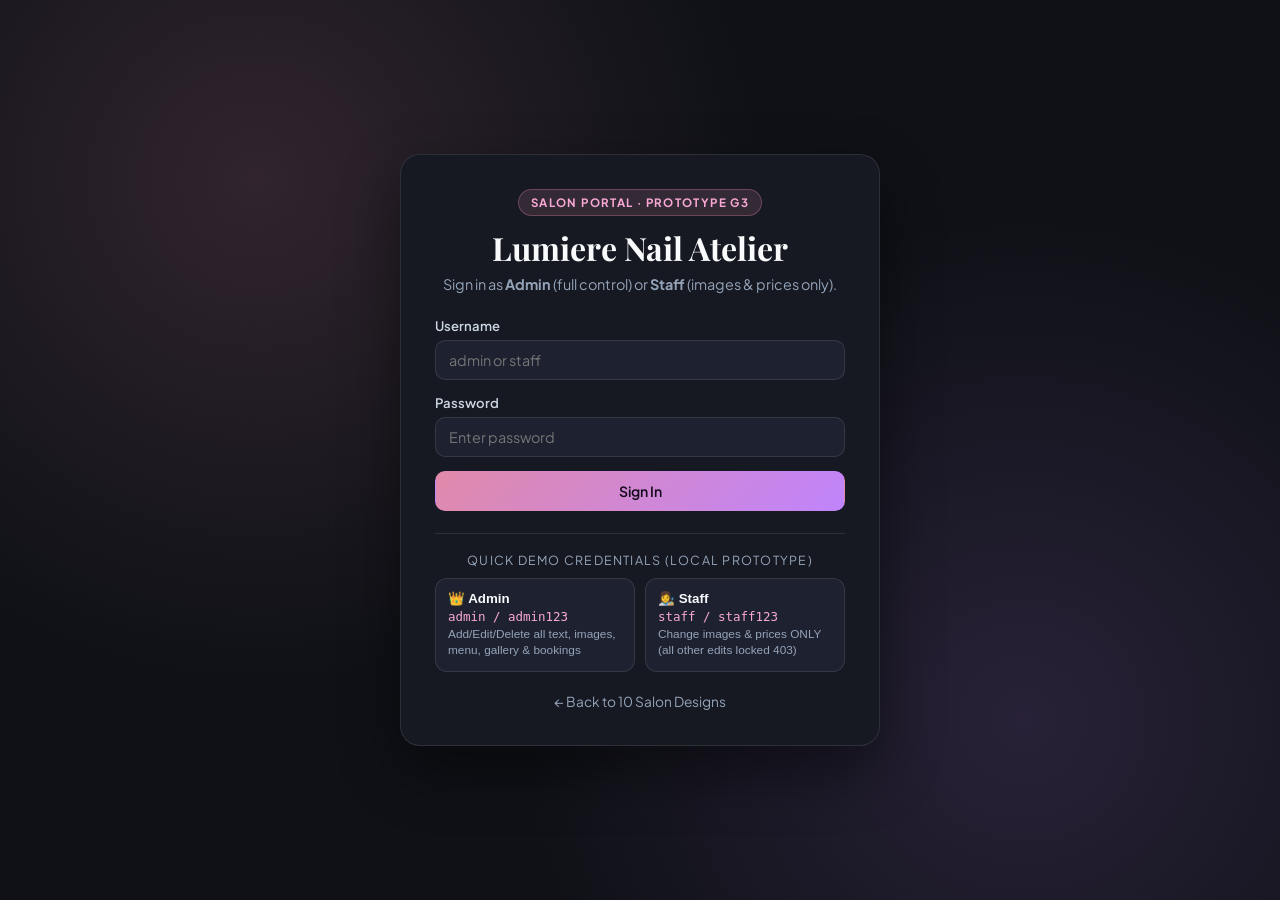
==== admin.html @ 6213a68a "feat: add 10 themed Nail Salon index templates with backgrounds, motifs, and Admin/Staff portal" ====
<!DOCTYPE html>
<html lang="en">
<head>
  <meta charset="UTF-8" />
  <meta name="viewport" content="width=device-width, initial-scale=1.0" />
  <title>Salon Management Portal — Admin & Staff</title>
  <link rel="preconnect" href="https://fonts.googleapis.com" />
  <link rel="preconnect" href="https://fonts.gstatic.com" crossorigin />
  <link href="https://fonts.googleapis.com/css2?family=Playfair+Display:wght@600;700&family=Plus+Jakarta+Sans:wght@400;500;600;700&display=swap" rel="stylesheet" />
  <link rel="stylesheet" href="css/admin.css" />
</head>
<body>
  <div id="offline-banner" class="offline-banner">You are offline. Changes are saved locally in IndexedDB.</div>
  <div id="toast-container" class="toast-container"></div>

  <!-- LOGIN VIEW -->
  <section id="login-view" class="login-screen">
    <div class="login-card">
      <div class="login-brand">
        <span class="pill">Salon Portal &middot; Prototype G3</span>
        <h1>Lumiere Nail Atelier</h1>
        <p>Sign in as <strong>Admin</strong> (full control) or <strong>Staff</strong> (images &amp; prices only).</p>
      </div>

      <form id="login-form" novalidate>
        <div class="field">
          <label for="login-user">Username</label>
          <input type="text" id="login-user" placeholder="admin or staff" autocomplete="username" required />
        </div>
        <div class="field">
          <label for="login-pass">Password</label>
          <input type="password" id="login-pass" placeholder="Enter password" autocomplete="current-password" required />
        </div>
        <div id="login-error" class="alert error"></div>
        <button type="submit" class="btn btn-primary full-w">Sign In</button>
      </form>

      <div class="demo-box">
        <div class="demo-title">Quick Demo Credentials (Local Prototype)</div>
        <div class="demo-grid">
          <button type="button" class="demo-btn" id="fill-admin">
            <strong>👑 Admin</strong>
            <span>admin / admin123</span>
            <small>Add/Edit/Delete all text, images, menu, gallery &amp; bookings</small>
          </button>
          <button type="button" class="demo-btn" id="fill-staff">
            <strong>👩‍🎨 Staff</strong>
            <span>staff / staff123</span>
            <small>Change images &amp; prices ONLY (all other edits locked 403)</small>
          </button>
        </div>
      </div>

      <div style="text-align:center;margin-top:18px;">
        <a href="index.html" class="back-link">← Back to 10 Salon Designs</a>
      </div>
    </div>
  </section>

  <!-- DASHBOARD VIEW -->
  <div id="portal-view" class="portal-layout" style="display:none;">
    <aside class="sidebar">
      <div class="sidebar-head">
        <h2 id="sb-brand">Lumiere Nail</h2>
        <span id="role-badge" class="role-badge">ADMIN</span>
      </div>

      <nav class="sidebar-nav" id="sidebar-nav">
        <button type="button" class="nav-item active" data-tab="tab-overview">📊 Bookings &amp; Inbox</button>
        <button type="button" class="nav-item" data-tab="tab-site">📝 Site Info &amp; Banners</button>
        <button type="button" class="nav-item" data-tab="tab-menu">💅 Menu &amp; Pricing</button>
        <button type="button" class="nav-item" data-tab="tab-gallery">🖼️ Gallery Photos</button>
      </nav>

      <div class="sidebar-foot">
        <div class="signed-in-as">
          <small>Signed in as</small>
          <strong id="sb-user-name"></strong>
        </div>
        <a href="index.html" class="btn btn-outline full-w" style="margin-bottom:8px;">🌐 View 10 Templates</a>
        <button type="button" id="logout-btn" class="btn btn-danger-outline full-w">Sign Out</button>
      </div>
    </aside>

    <main class="main-content">
      <header class="topbar">
        <div>
          <h1 id="page-title">Bookings &amp; Inbox</h1>
          <p id="page-subtitle" class="muted">Live changes sync automatically to all 10 index pages.</p>
        </div>
        <div class="topbar-actions">
          <select id="preview-theme-select" class="select-sm" aria-label="Open Theme"></select>
          <button type="button" id="open-preview-btn" class="btn btn-outline">Open Live Site ↗</button>
          <button type="button" id="reset-data-btn" class="btn btn-danger-outline admin-only">↺ Reset Defaults</button>
        </div>
      </header>

      <div id="staff-notice" class="staff-banner" style="display:none;">
        <strong>👩‍🎨 Staff Mode Active (Restricted Permissions):</strong>
        You can <strong>upload/change images</strong> and <strong>update service prices</strong>. Editing text, adding/deleting items, or accessing Bookings/Settings is restricted to Admin (<code>403 Forbidden</code>).
      </div>

      <!-- TAB 1: OVERVIEW & BOOKINGS -->
      <section id="tab-overview" class="tab-panel active"></section>

      <!-- TAB 2: SITE INFO & BANNERS -->
      <section id="tab-site" class="tab-panel"></section>

      <!-- TAB 3: MENU & PRICING -->
      <section id="tab-menu" class="tab-panel"></section>

      <!-- TAB 4: GALLERY PHOTOS -->
      <section id="tab-gallery" class="tab-panel"></section>
    </main>
  </div>

  <script src="js/default-data.js"></script>
  <script src="js/store.js"></script>
  <script src="js/admin.js"></script>
</body>
</html>
---- css/admin.css ----
/* ==========================================================================
   NAILS SALON PRO — ADMIN & STAFF PORTAL STYLES
   ========================================================================== */

:root {
  --bg: #0f1117;
  --surface: #161922;
  --surface-2: #1e2230;
  --border: rgba(255, 255, 255, 0.1);
  --text: #f8fafc;
  --muted: #94a3b8;
  --accent: #e18aaa;
  --accent-2: #c084fc;
  --danger: #ef4444;
  --success: #22c55e;
  --warning: #f59e0b;
  --radius: 14px;
}

* { box-sizing: border-box; }

body {
  margin: 0;
  font-family: 'Plus Jakarta Sans', system-ui, sans-serif;
  background: var(--bg);
  color: var(--text);
  min-height: 100vh;
}

.offline-banner {
  display: none;
  background: #b91c1c;
  color: #fff;
  text-align: center;
  padding: 8px 16px;
  font-size: 0.85rem;
  font-weight: 600;
}
.offline-banner.show { display: block; }

.muted { color: var(--muted); margin: 0; font-size: 0.9rem; }

/* --- Buttons --- */
.btn {
  display: inline-flex;
  align-items: center;
  justify-content: center;
  gap: 8px;
  padding: 10px 18px;
  border-radius: 10px;
  font-weight: 600;
  font-size: 0.88rem;
  cursor: pointer;
  border: 1px solid transparent;
  text-decoration: none;
  font-family: inherit;
  transition: transform 0.15s ease, filter 0.2s ease;
}
.btn:hover:not(:disabled) { transform: translateY(-1px); }
.btn:disabled { opacity: 0.45; cursor: not-allowed; }
.btn-primary {
  background: linear-gradient(135deg, var(--accent), var(--accent-2));
  color: #130b1c;
}
.btn-outline {
  background: rgba(255, 255, 255, 0.04);
  border-color: var(--border);
  color: var(--text);
}
.btn-outline:hover:not(:disabled) { border-color: var(--accent); }
.btn-danger-outline {
  background: rgba(239, 68, 68, 0.08);
  border-color: rgba(239, 68, 68, 0.35);
  color: #fca5a5;
}
.btn-sm { padding: 7px 12px; font-size: 0.8rem; }
.full-w { width: 100%; }

/* --- Login Screen --- */
.login-screen {
  min-height: 100vh;
  display: grid;
  place-items: center;
  padding: 24px;
  background: radial-gradient(circle at 20% 20%, rgba(225, 138, 170, 0.16), transparent 40%),
              radial-gradient(circle at 80% 80%, rgba(192, 132, 252, 0.14), transparent 40%),
              var(--bg);
}

.login-card {
  width: min(480px, 100%);
  background: var(--surface);
  border: 1px solid var(--border);
  border-radius: 20px;
  padding: 34px;
  box-shadow: 0 24px 60px rgba(0, 0, 0, 0.45);
}

.login-brand { text-align: center; margin-bottom: 24px; }
.login-brand h1 {
  font-family: 'Playfair Display', Georgia, serif;
  margin: 10px 0 6px;
  font-size: 2rem;
}
.login-brand p { color: var(--muted); font-size: 0.9rem; margin: 0; }

.pill {
  display: inline-block;
  font-size: 0.72rem;
  font-weight: 700;
  text-transform: uppercase;
  letter-spacing: 0.12em;
  padding: 5px 12px;
  border-radius: 999px;
  background: rgba(225, 138, 170, 0.15);
  color: #f9a8d4;
  border: 1px solid rgba(225, 138, 170, 0.3);
}

.field {
  display: flex;
  flex-direction: column;
  gap: 6px;
  margin-bottom: 14px;
}

.field label {
  font-size: 0.82rem;
  font-weight: 600;
  color: #cbd5e1;
}

input, select, textarea {
  padding: 10px 13px;
  border-radius: 10px;
  border: 1px solid var(--border);
  background: var(--surface-2);
  color: var(--text);
  font-family: inherit;
  font-size: 0.9rem;
}

input:focus, select:focus, textarea:focus {
  outline: none;
  border-color: var(--accent);
}

input:disabled, select:disabled, textarea:disabled {
  opacity: 0.55;
  cursor: not-allowed;
  background: rgba(255, 255, 255, 0.03);
}

.alert {
  display: none;
  padding: 10px 14px;
  border-radius: 10px;
  font-size: 0.86rem;
  margin-bottom: 14px;
}
.alert.show { display: block; }
.alert.error { background: rgba(239, 68, 68, 0.14); color: #fca5a5; border: 1px solid rgba(239, 68, 68, 0.35); }
.alert.success { background: rgba(34, 197, 94, 0.14); color: #86efac; border: 1px solid rgba(34, 197, 94, 0.35); }

.demo-box {
  margin-top: 22px;
  padding-top: 18px;
  border-top: 1px solid var(--border);
}
.demo-title {
  font-size: 0.78rem;
  text-transform: uppercase;
  letter-spacing: 0.1em;
  color: var(--muted);
  margin-bottom: 10px;
  text-align: center;
}
.demo-grid {
  display: grid;
  grid-template-columns: 1fr 1fr;
  gap: 10px;
}
.demo-btn {
  text-align: left;
  background: var(--surface-2);
  border: 1px solid var(--border);
  border-radius: 12px;
  padding: 12px;
  color: var(--text);
  cursor: pointer;
  display: flex;
  flex-direction: column;
  gap: 3px;
}
.demo-btn:hover { border-color: var(--accent); }
.demo-btn span { font-size: 0.78rem; color: #f9a8d4; font-family: monospace; }
.demo-btn small { font-size: 0.74rem; color: var(--muted); line-height: 1.35; }
.back-link { color: var(--muted); font-size: 0.86rem; text-decoration: none; }
.back-link:hover { color: var(--text); }

/* --- Portal Layout --- */
.portal-layout {
  display: grid;
  grid-template-columns: 260px 1fr;
  min-height: 100vh;
}

.sidebar {
  background: var(--surface);
  border-right: 1px solid var(--border);
  padding: 24px 18px;
  display: flex;
  flex-direction: column;
  justify-content: space-between;
  position: sticky;
  top: 0;
  height: 100vh;
}

.sidebar-head h2 {
  font-family: 'Playfair Display', Georgia, serif;
  margin: 0 0 8px;
  font-size: 1.4rem;
}

.role-badge {
  display: inline-block;
  font-size: 0.72rem;
  font-weight: 800;
  letter-spacing: 0.1em;
  padding: 4px 10px;
  border-radius: 999px;
}
.role-badge.admin { background: rgba(34, 197, 94, 0.16); color: #86efac; border: 1px solid rgba(34, 197, 94, 0.35); }
.role-badge.staff { background: rgba(245, 158, 11, 0.16); color: #fcd34d; border: 1px solid rgba(245, 158, 11, 0.35); }

.sidebar-nav {
  display: flex;
  flex-direction: column;
  gap: 6px;
  margin: 24px 0 auto;
}

.nav-item {
  text-align: left;
  background: transparent;
  border: 1px solid transparent;
  color: var(--muted);
  padding: 11px 14px;
  border-radius: 10px;
  font-weight: 600;
  font-size: 0.9rem;
  cursor: pointer;
  transition: all 0.18s ease;
}
.nav-item:hover { background: rgba(255, 255, 255, 0.04); color: var(--text); }
.nav-item.active {
  background: rgba(225, 138, 170, 0.14);
  color: #f9a8d4;
  border-color: rgba(225, 138, 170, 0.3);
}

.signed-in-as {
  padding: 12px;
  background: var(--surface-2);
  border-radius: 10px;
  margin-bottom: 12px;
}
.signed-in-as small { display: block; color: var(--muted); font-size: 0.74rem; }
.signed-in-as strong { font-size: 0.86rem; }

.main-content {
  padding: 28px 34px 64px;
  overflow-x: hidden;
}

.topbar {
  display: flex;
  flex-wrap: wrap;
  align-items: center;
  justify-content: space-between;
  gap: 16px;
  padding-bottom: 22px;
  border-bottom: 1px solid var(--border);
  margin-bottom: 24px;
}

.topbar h1 { margin: 0 0 4px; font-size: 1.65rem; }
.topbar-actions { display: flex; gap: 10px; flex-wrap: wrap; align-items: center; }
.select-sm { padding: 9px 12px; font-size: 0.84rem; }

.staff-banner {
  background: rgba(245, 158, 11, 0.12);
  border: 1px solid rgba(245, 158, 11, 0.35);
  color: #fde68a;
  padding: 14px 18px;
  border-radius: 12px;
  margin-bottom: 22px;
  font-size: 0.9rem;
}

.tab-panel { display: none; }
.tab-panel.active { display: block; }

/* --- Cards, Stats & Grids --- */
.stats-grid {
  display: grid;
  grid-template-columns: repeat(auto-fit, minmax(190px, 1fr));
  gap: 16px;
  margin-bottom: 26px;
}
.stat-card {
  background: var(--surface);
  border: 1px solid var(--border);
  border-radius: var(--radius);
  padding: 18px 20px;
}
.stat-card small { color: var(--muted); font-size: 0.8rem; }
.stat-card strong { display: block; font-size: 1.8rem; margin-top: 4px; color: #f9a8d4; }

.panel-card {
  background: var(--surface);
  border: 1px solid var(--border);
  border-radius: var(--radius);
  padding: 22px;
  margin-bottom: 24px;
}

.panel-card h3 {
  margin: 0 0 14px;
  font-size: 1.15rem;
  display: flex;
  align-items: center;
  justify-content: space-between;
  gap: 10px;
}

.grid-2 {
  display: grid;
  grid-template-columns: repeat(2, 1fr);
  gap: 16px;
}

.grid-3 {
  display: grid;
  grid-template-columns: repeat(auto-fill, minmax(290px, 1fr));
  gap: 18px;
}

/* --- Tables --- */
.table-wrap { overflow-x: auto; }
table {
  width: 100%;
  border-collapse: collapse;
  font-size: 0.88rem;
}
th, td {
  text-align: left;
  padding: 12px 10px;
  border-bottom: 1px solid var(--border);
  vertical-align: top;
}
th {
  color: var(--muted);
  font-size: 0.76rem;
  text-transform: uppercase;
  letter-spacing: 0.08em;
}

.status-pill {
  display: inline-block;
  padding: 3px 9px;
  border-radius: 999px;
  font-size: 0.75rem;
  font-weight: 700;
}
.status-pill.Confirmed { background: rgba(34, 197, 94, 0.16); color: #86efac; }
.status-pill.Pending, .status-pill.New { background: rgba(245, 158, 11, 0.16); color: #fcd34d; }
.status-pill.Cancelled { background: rgba(239, 68, 68, 0.16); color: #fca5a5; }
.status-pill.Completed, .status-pill.Called { background: rgba(56, 189, 248, 0.16); color: #7dd3fc; }

/* --- Item Editor Cards --- */
.item-card {
  background: var(--surface-2);
  border: 1px solid var(--border);
  border-radius: var(--radius);
  overflow: hidden;
  display: flex;
  flex-direction: column;
}

.item-img-box {
  height: 170px;
  background: #0b0c10;
  position: relative;
  overflow: hidden;
}
.item-img-box img {
  width: 100%;
  height: 100%;
  object-fit: cover;
}
.item-body {
  padding: 16px;
  display: flex;
  flex-direction: column;
  gap: 10px;
  flex: 1;
}

.upload-row {
  display: flex;
  gap: 8px;
  align-items: center;
}
.upload-label {
  display: inline-flex;
  align-items: center;
  gap: 6px;
  padding: 7px 12px;
  background: rgba(225, 138, 170, 0.16);
  color: #f9a8d4;
  border: 1px solid rgba(225, 138, 170, 0.32);
  border-radius: 8px;
  font-size: 0.8rem;
  font-weight: 600;
  cursor: pointer;
}
.upload-label input[type="file"] { display: none; }

.lock-tag {
  font-size: 0.72rem;
  color: #fcd34d;
  background: rgba(245, 158, 11, 0.14);
  padding: 3px 8px;
  border-radius: 6px;
  font-weight: 600;
}

/* --- 403 Forbidden UX State --- */
.forbidden-box {
  text-align: center;
  padding: 64px 24px;
  background: var(--surface);
  border: 1px dashed rgba(239, 68, 68, 0.45);
  border-radius: 18px;
}
.forbidden-box h2 { color: #fca5a5; margin: 12px 0 8px; }
.forbidden-box p { color: var(--muted); max-width: 480px; margin: 0 auto 20px; }

/* --- Toast --- */
.toast-container {
  position: fixed;
  top: 18px;
  right: 18px;
  z-index: 1000;
  display: flex;
  flex-direction: column;
  gap: 8px;
}
.toast {
  background: #1e2230;
  color: #fff;
  border: 1px solid var(--border);
  border-left: 4px solid var(--accent);
  padding: 12px 16px;
  border-radius: 10px;
  font-size: 0.86rem;
  box-shadow: 0 12px 28px rgba(0, 0, 0, 0.35);
}
.toast.success { border-left-color: var(--success); }
.toast.error { border-left-color: var(--danger); }

@media (max-width: 900px) {
  .portal-layout { grid-template-columns: 1fr; }
  .sidebar { position: static; height: auto; }
  .grid-2 { grid-template-columns: 1fr; }
}
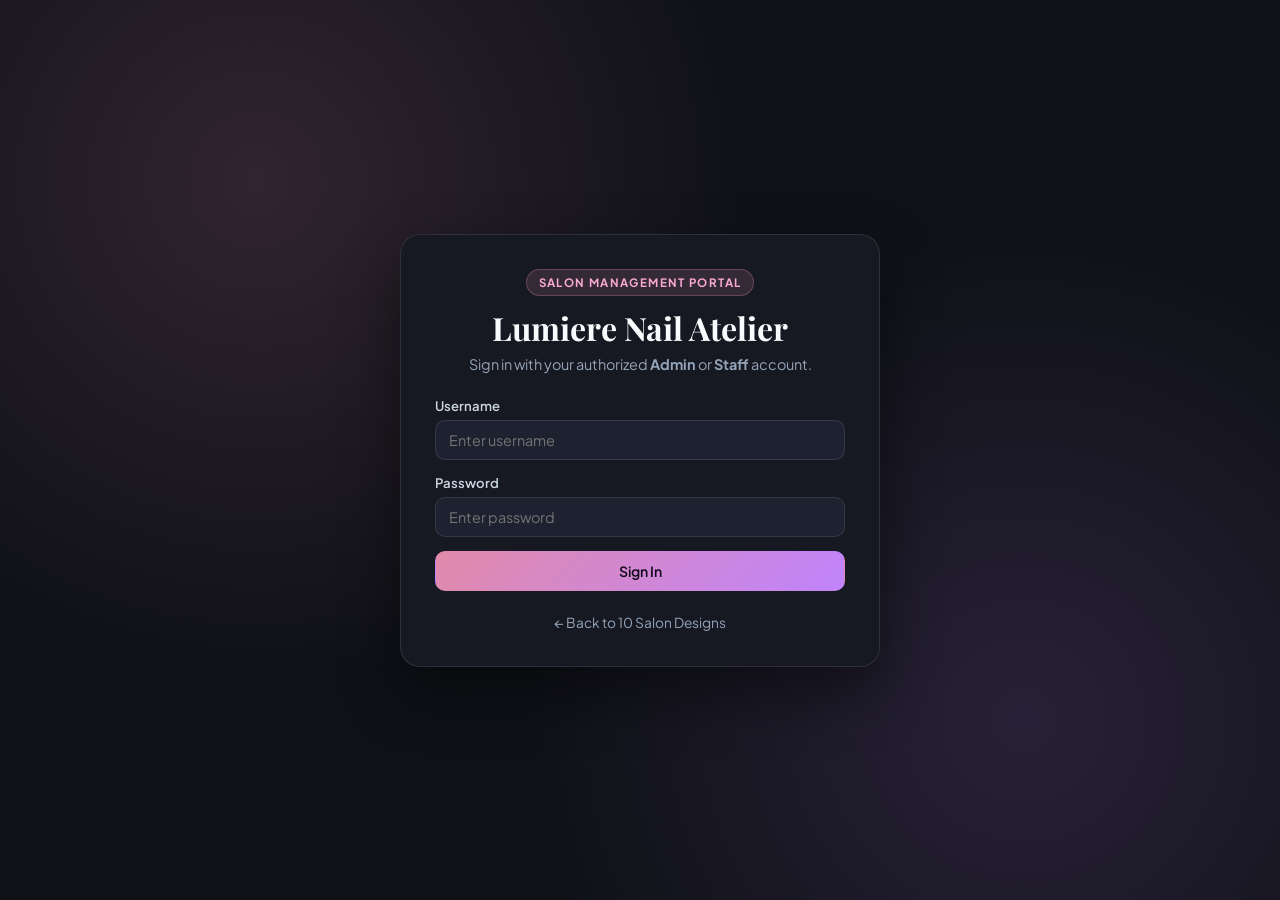
==== commit f791872a: "chore: hide credential hints on UI and optimize mobile responsiveness" ====
--- a/admin.html
+++ b/admin.html
@@ -17,15 +17,15 @@
   <section id="login-view" class="login-screen">
     <div class="login-card">
       <div class="login-brand">
-        <span class="pill">Salon Portal &middot; Prototype G3</span>
+        <span class="pill">Salon Management Portal</span>
         <h1>Lumiere Nail Atelier</h1>
-        <p>Sign in as <strong>Admin</strong> (full control) or <strong>Staff</strong> (images &amp; prices only).</p>
+        <p>Sign in with your authorized <strong>Admin</strong> or <strong>Staff</strong> account.</p>
       </div>
 
       <form id="login-form" novalidate>
         <div class="field">
           <label for="login-user">Username</label>
-          <input type="text" id="login-user" placeholder="admin or staff" autocomplete="username" required />
+          <input type="text" id="login-user" placeholder="Enter username" autocomplete="username" required />
         </div>
         <div class="field">
           <label for="login-pass">Password</label>
@@ -35,23 +35,7 @@
         <button type="submit" class="btn btn-primary full-w">Sign In</button>
       </form>
 
-      <div class="demo-box">
-        <div class="demo-title">Quick Demo Credentials (Local Prototype)</div>
-        <div class="demo-grid">
-          <button type="button" class="demo-btn" id="fill-admin">
-            <strong>👑 Admin</strong>
-            <span>admin / admin123</span>
-            <small>Add/Edit/Delete all text, images, menu, gallery &amp; bookings</small>
-          </button>
-          <button type="button" class="demo-btn" id="fill-staff">
-            <strong>👩‍🎨 Staff</strong>
-            <span>staff / staff123</span>
-            <small>Change images &amp; prices ONLY (all other edits locked 403)</small>
-          </button>
-        </div>
-      </div>
-
-      <div style="text-align:center;margin-top:18px;">
+      <div style="text-align:center;margin-top:20px;">
         <a href="index.html" class="back-link">← Back to 10 Salon Designs</a>
       </div>
     </div>
--- a/css/admin.css
+++ b/css/admin.css
@@ -343,7 +343,7 @@
 
 .grid-3 {
   display: grid;
-  grid-template-columns: repeat(auto-fill, minmax(290px, 1fr));
+  grid-template-columns: repeat(auto-fill, minmax(min(100%, 275px), 1fr));
   gap: 18px;
 }
 
@@ -473,6 +473,34 @@
 
 @media (max-width: 900px) {
   .portal-layout { grid-template-columns: 1fr; }
-  .sidebar { position: static; height: auto; }
+  .sidebar {
+    position: static;
+    height: auto;
+    padding: 18px 16px;
+    gap: 14px;
+  }
+  .sidebar-nav {
+    flex-direction: row;
+    overflow-x: auto;
+    margin: 12px 0;
+    padding-bottom: 4px;
+    -webkit-overflow-scrolling: touch;
+  }
+  .nav-item {
+    white-space: nowrap;
+    flex-shrink: 0;
+    min-height: 42px;
+  }
+  .main-content {
+    padding: 20px 14px 48px;
+  }
+  .topbar h1 { font-size: 1.35rem; }
+  .topbar-actions { width: 100%; }
+  .topbar-actions .select-sm,
+  .topbar-actions .btn { flex: 1; min-height: 42px; }
+  .panel-card { padding: 16px 14px; }
   .grid-2 { grid-template-columns: 1fr; }
-}
+  .login-card { padding: 24px 18px; }
+  input, select, textarea { font-size: 16px; min-height: 44px; }
+  .btn { min-height: 42px; }
+}
